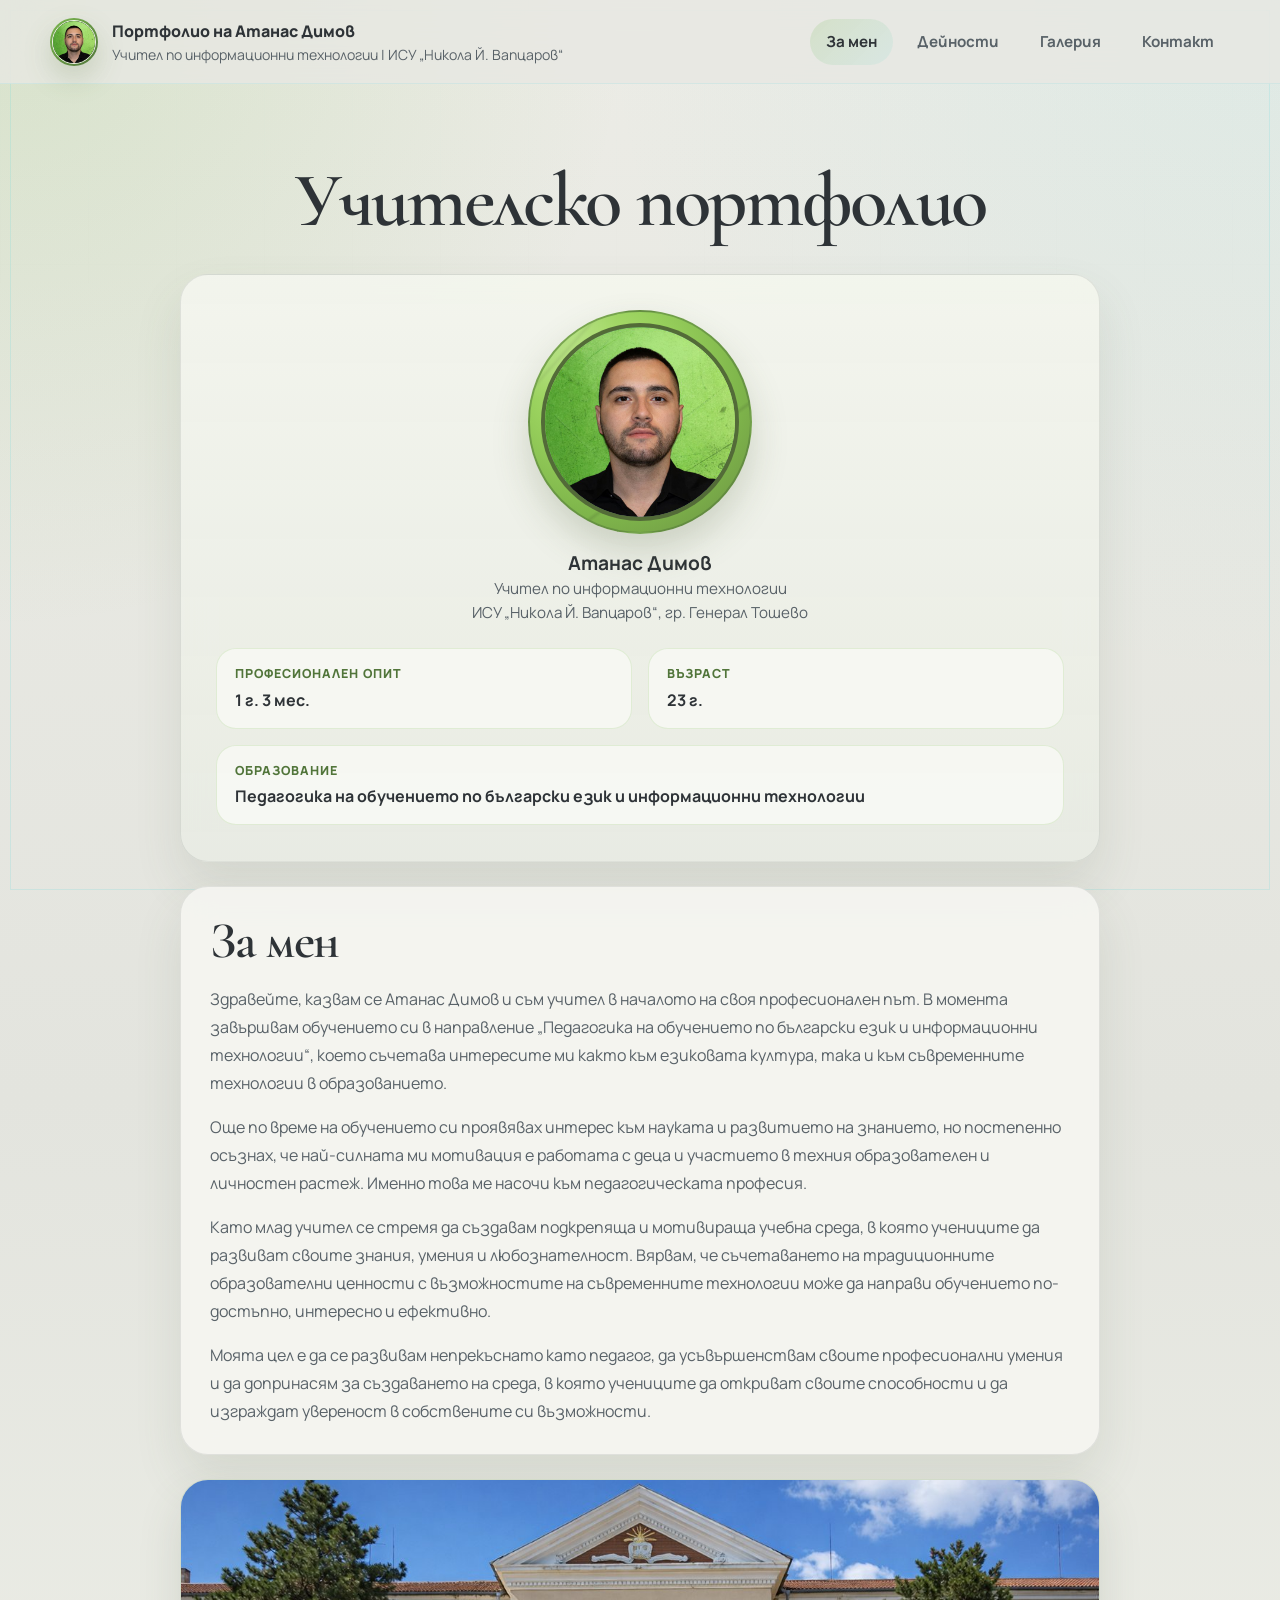
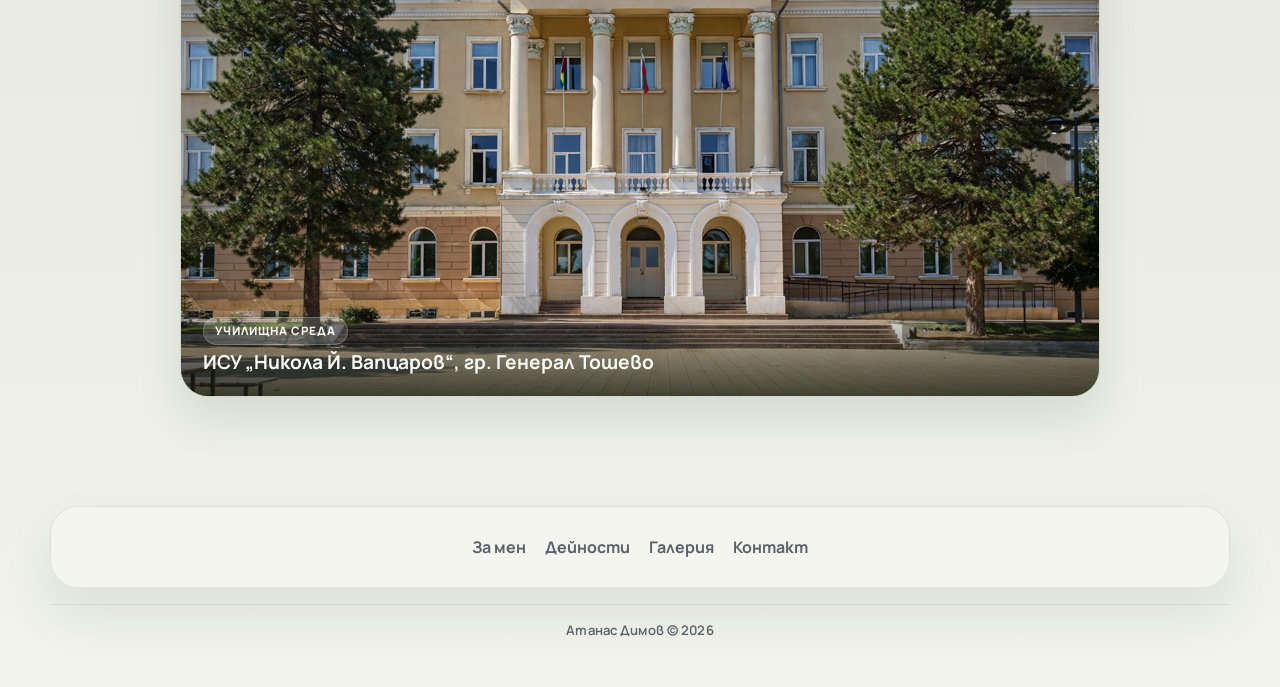
==== about.html @ 16959e13 "s" ====
﻿<!DOCTYPE html>
<html lang="bg">
  <head>
    <meta charset="UTF-8" />
    <meta http-equiv="refresh" content="0; url=index.html" />
    <meta name="viewport" content="width=device-width, initial-scale=1.0" />
    <title>Пренасочване...</title>
    <link rel="icon" type="image/svg+xml" href="assets/favicon.svg" />
    <link rel="icon" type="image/png" sizes="32x32" href="assets/favicon-32.png" />
    <link rel="icon" type="image/png" sizes="16x16" href="assets/favicon-16.png" />
    <link rel="icon" type="image/png" sizes="48x48" href="assets/favicon-48.png" />
    <link rel="apple-touch-icon" href="assets/favicon.png" />
    <script>
      window.location.replace("index.html");
    </script>
  </head>
  <body>
    <p>Пренасочване към <a href="index.html">портфолиото</a>...</p>
  </body>
</html>
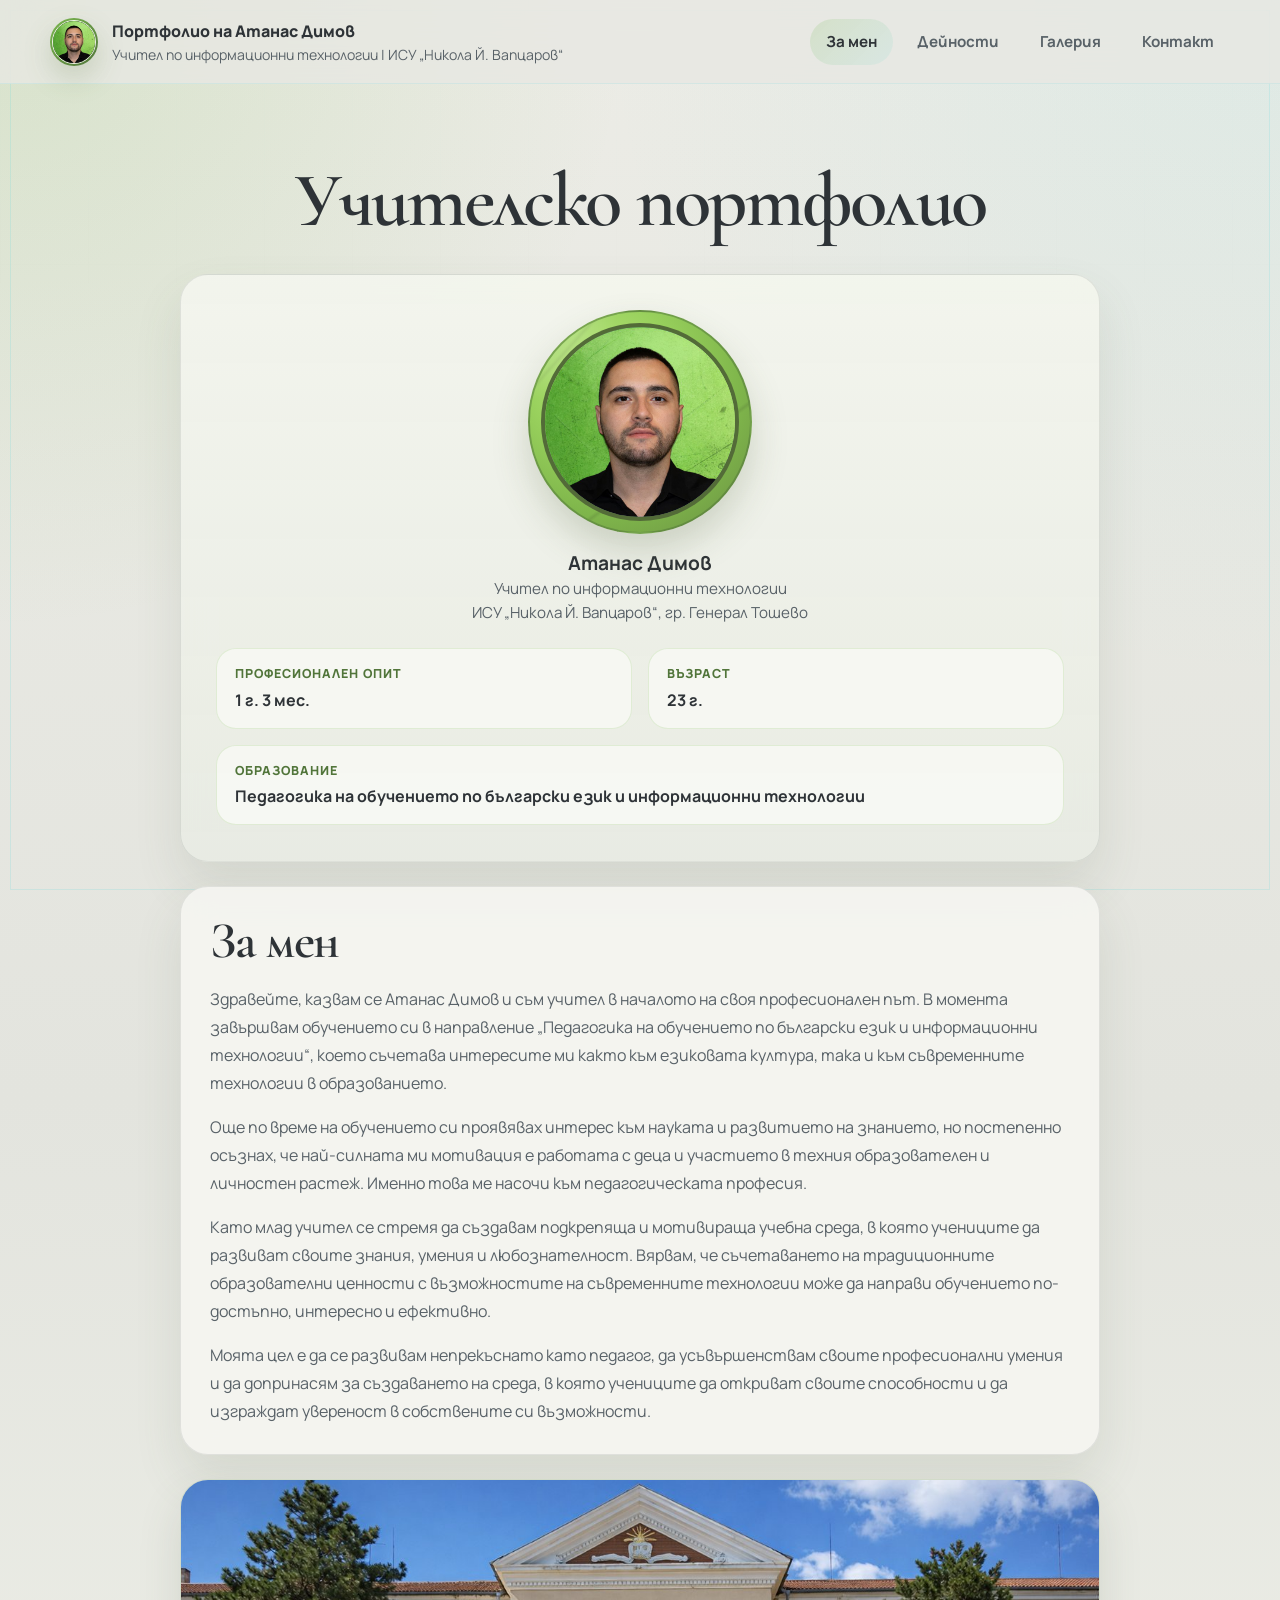
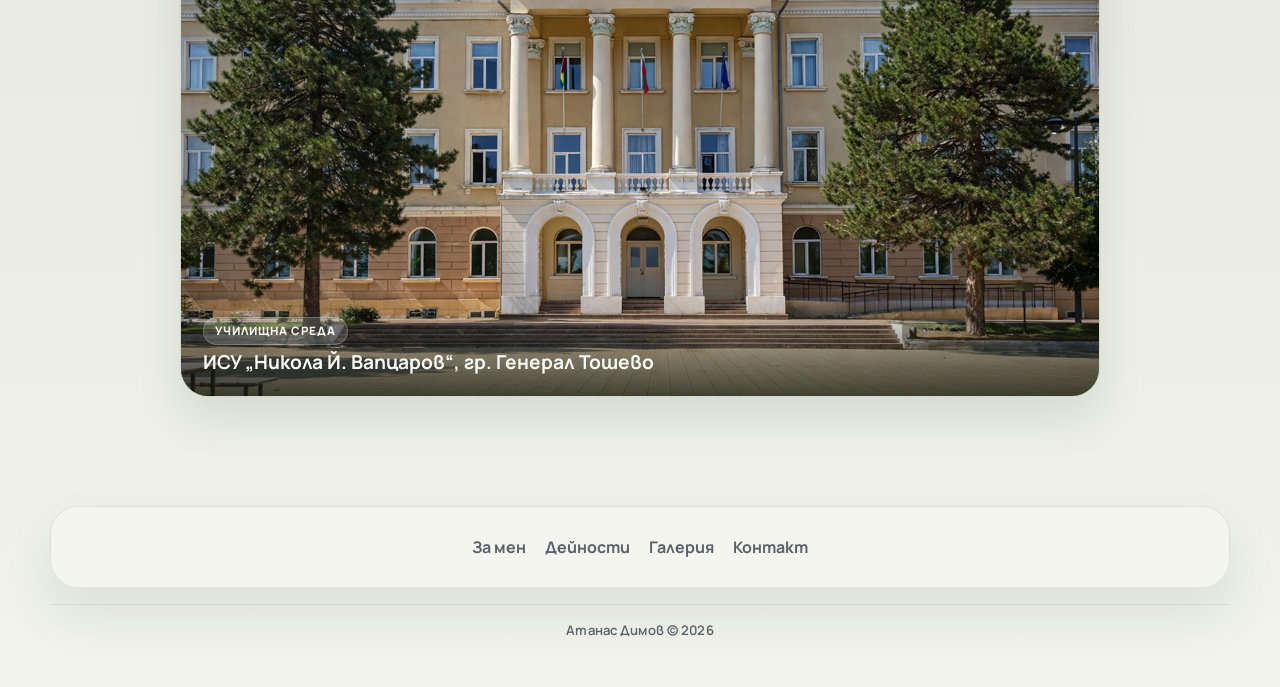
==== commit b5bdca93: "Fix phone gallery cache" ====
--- a/about.html
+++ b/about.html
@@ -18,3 +18,4 @@
     <p>Пренасочване към <a href="index.html">портфолиото</a>...</p>
   </body>
 </html>
+
